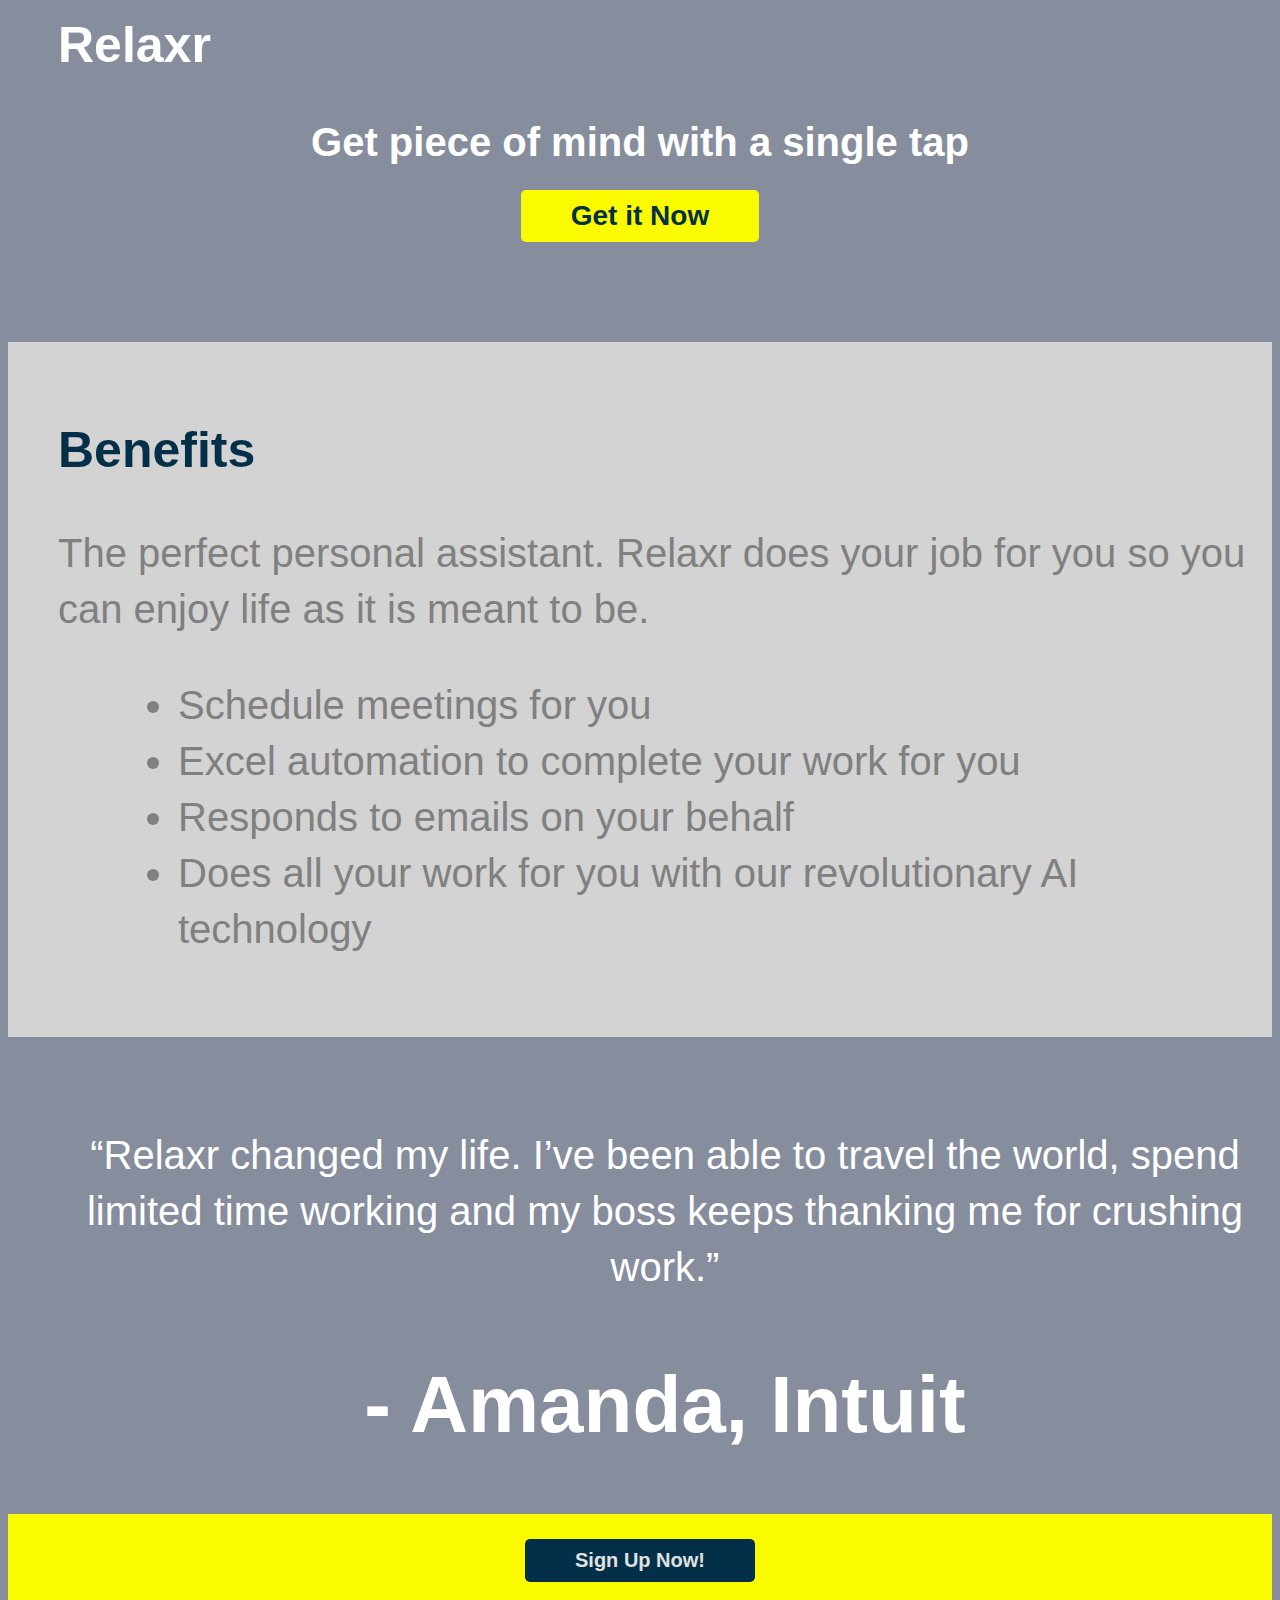
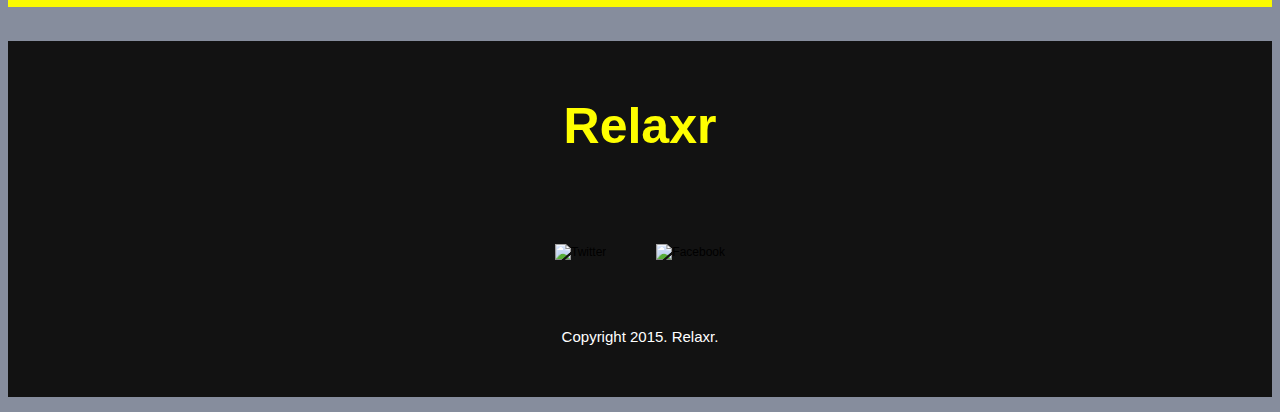
==== exercise/starter_code/index.html @ 93b9a76e "Merge db4b6dd9f696cae8c7e57169056e780760a2e78c into a0b986d6395b446f066d927422e812ad4039b683" ====
<!DOCTYPE html>
<html lang="en">
	<head>
    	<meta charset="utf-8">
    	<meta name="description" content="Your description goes here">
    	<meta name="keywords" content="one, two, three">

		<title>Blank Template</title>

		<!-- external CSS link -->
		<link rel="stylesheet" href="css/reset.css">
		<link rel="stylesheet" href="css/style.css">

	</head>
	<body>
		<div class="header">
			<h1 class="h1_header">Relaxr</h1>
			<h1 class="h2_header">Get piece of mind with a single tap</h1>
			<button type="button" name="button" class="header_button">Get it Now</button>
		</div>

		<div class="main">
			<h1 class="h1_main">Benefits</h1>
			<p class="p_main">The perfect personal assistant. Relaxr does your job for you so you can enjoy life as it is meant to be.</p>
			<ul class="ul_main">
				<li>Schedule meetings for you</li>
				<li>Excel automation to complete your work for you</li>
				<li>Responds to emails on your behalf</li>
				<li>Does all your work for you with our revolutionary AI technology</li>
			</ul>
		</div>

		<div class="qute">
			<p>“Relaxr changed my life. I’ve been able to travel the world, spend limited time working and my boss keeps thanking me for crushing work.”</p>
			<h1>- Amanda, Intuit </h1>
		</div>

		<div class="sign_up">
			<button type="button" name="button" class="sign_up_button">Sign Up Now!</button>
		</div>

		<div class="footer">
			<h1 class="h1_footer">Relaxr</h1>
			<img src="images/twitter.png" alt="Twitter" class="img_footer"><img src="images/facebook.png" alt="Facebook" class="img_footer">
			<p class="p_footer">Copyright 2015. Relaxr.</p>
		</div>
	</body>
</html>
---- exercise/starter_code/css/style.css ----
/******************************************
/* SETUP
/*******************************************/

/* Box Model */
* {
     -moz-box-sizing: border-box; /* Firexfox */
     -webkit-box-sizing: border-box; /* Safari/Chrome/iOS/Android */
     box-sizing: border-box; /* IE */
}

/******************************************
/* BASE STYLES
/*******************************************/

body {
    color: #000;
    font-size: 12px;
    line-height: 1.4;
    font-family: Helvetica, Arial, sans-serif;
    background: url(../images/header_bg.jpg) no-repeat center top rgb(134,141,157);
    background-size: cover;
}


/******************************************
/* LAYOUT
/*******************************************/
.header {
  text-align: center;
}
.h1_header {
  color: white;
  text-align: left;
  margin-left: 50px;
  margin-top: 10px;
  font-weight: bolder;
  font-size: 50px;
}
.h2_header{
  text-align: center;
  color: white;
  font-size: 40px;
  margin: 20px auto;
}
.header_button{
  background: rgba(250, 250, 0,1);
  font-size: 28px;
  font-weight: bolder;
  color: #033048;
  align-content: center;
  border-radius: 5px;
  margin-bottom: 100px;
  border: none;
  padding: 10px 50px;;
}

.main{
  background: lightgray;
  padding-left: 50px;
  padding-top: 40px;
  padding-bottom: 40px;
}
.h1_main{
  color: #033048;
  font-size: 50px;
  font-weight: bolder;
}
.p_main{
  color: gray;
  font-size: 40px;
}
.ul_main{
  list-style: disc;
  margin-left: 80px;
  font-size: 40px;
  color: gray;
}

.qute{
  text-align: center;
  font-size: 40px;
  color: white;
  padding-top: 50px;
  padding-left: 50px;
  background-image: url(../images/testimonial_bg.jpg);
}
.h1_qute{
  color: #606161;
}
.sign_up{
  text-align: center;
  padding: 5px 0;
  background: rgba(250, 250, 0,1);
}
.sign_up_button{
  background: #033048;
  font-size: 20px;
  font-weight: bolder;
  padding: 10px 50px;
  margin: 20px 0;
  color: rgba(225, 225, 225,1);
  align-content: center;
  border-radius: 5px;
  border: none;
}
.footer {
  text-align: center;
  background: #121212
}
.h1_footer{
  font-size: 50px;
  color: yellow;
  padding: 50px 0;
}
.img_footer{
  padding: 0 25px;
}
.p_footer{
  color: white;
  padding: 50px 0;
  font-size: 15px
}
/******************************************
/* ADDITIONAL STYLES
/*******************************************/
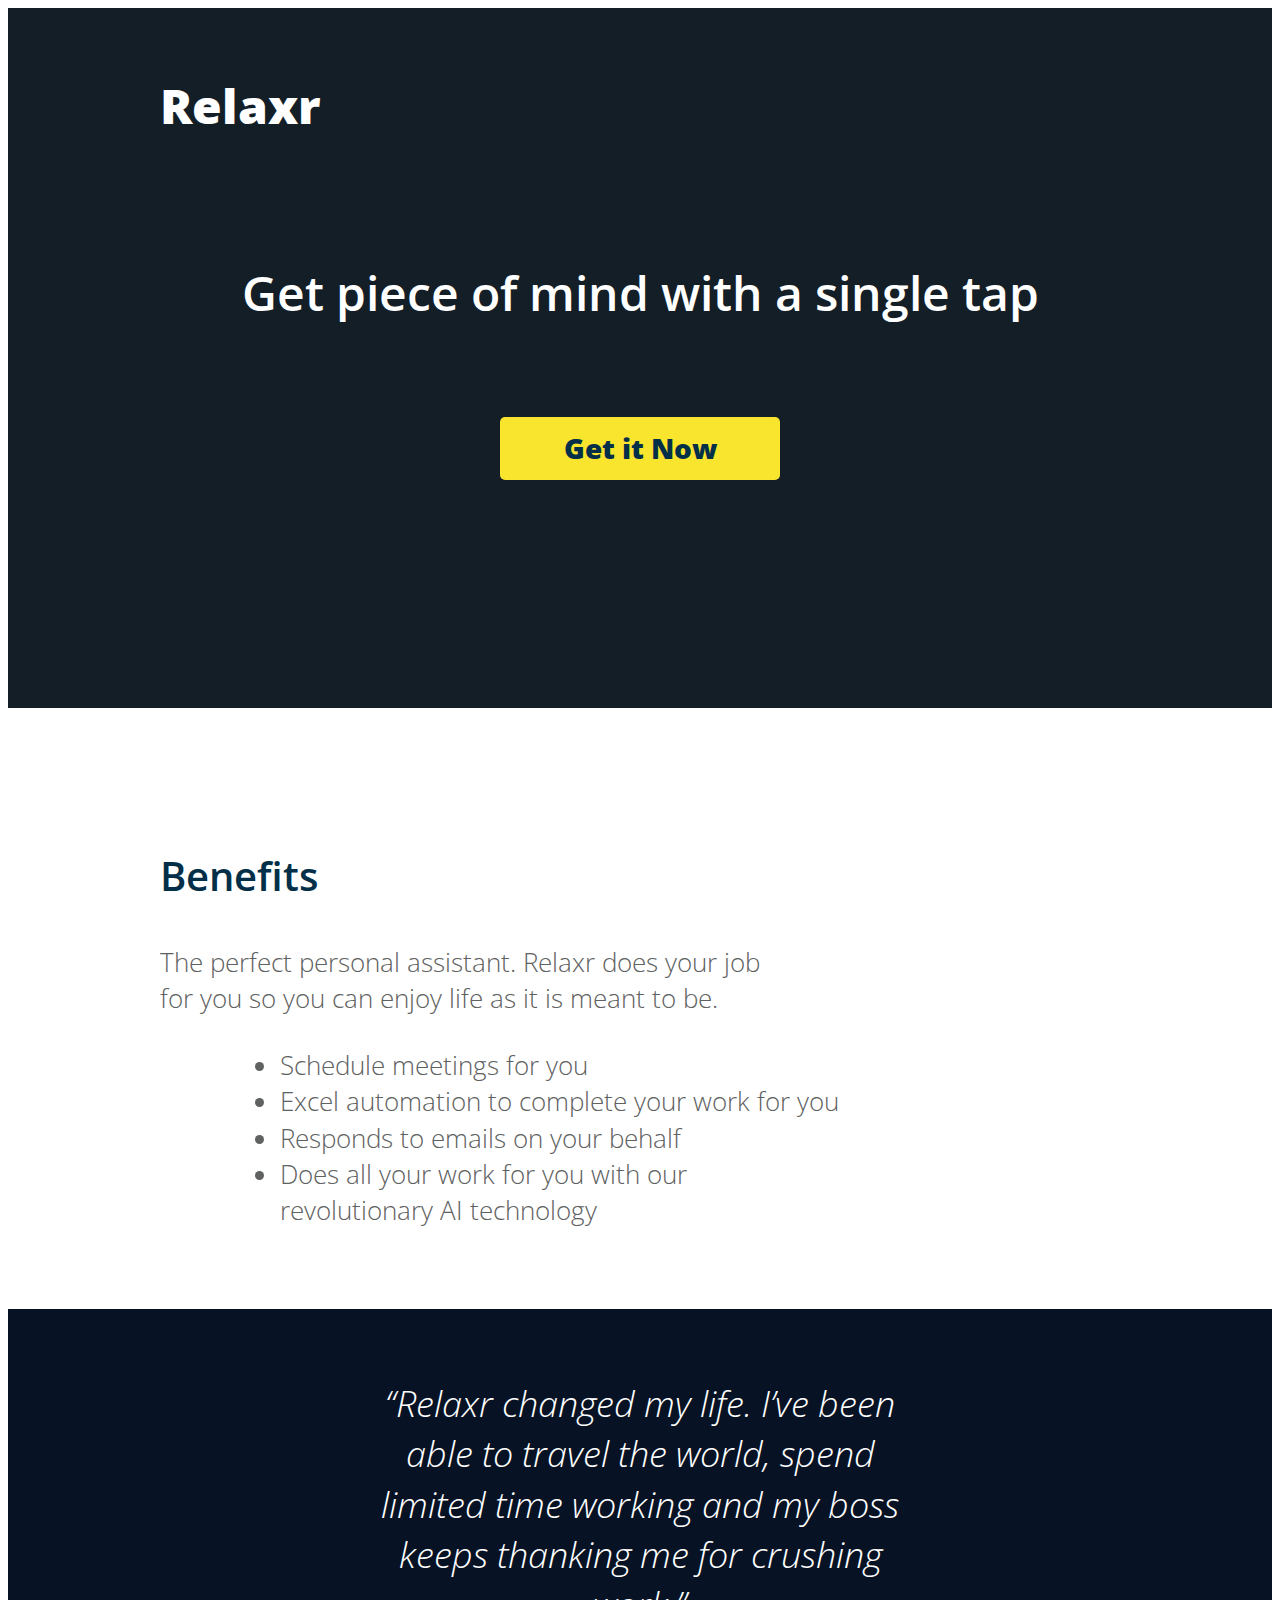
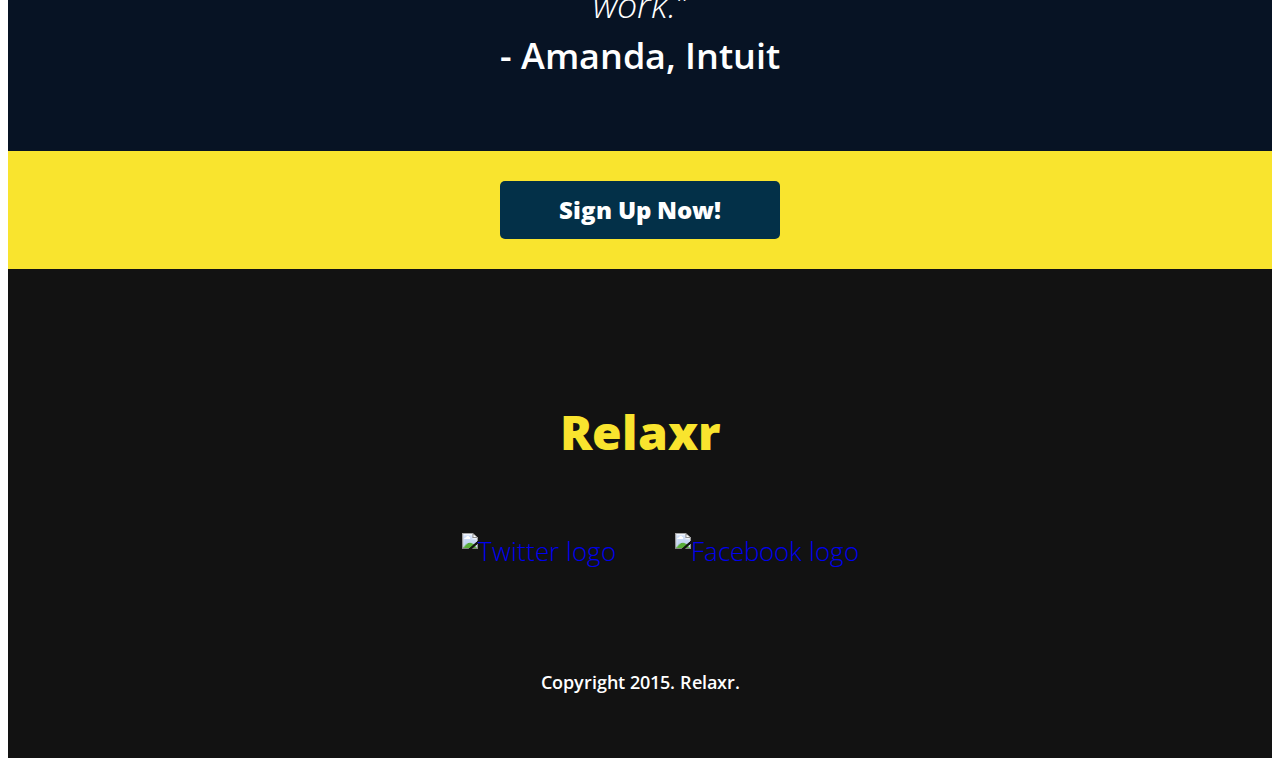
==== commit 42a9b218: "Week 3 HW" ====
--- a/exercise/starter_code/index.html
+++ b/exercise/starter_code/index.html
@@ -2,10 +2,10 @@
 <html lang="en">
 	<head>
     	<meta charset="utf-8">
-    	<meta name="description" content="Your description goes here">
-    	<meta name="keywords" content="one, two, three">
+    	<meta name="description" content="The perfect personal assistant. Relaxr does your job for you so you can enjoy life as it is meant to be.">
 
-		<title>Blank Template</title>
+		<title>Relaxr Landing Page</title>
+		<link href='http://fonts.googleapis.com/css?family=Open+Sans:300italic,300,600,800' rel='stylesheet' type='text/css'>
 
 		<!-- external CSS link -->
 		<link rel="stylesheet" href="css/reset.css">
@@ -13,36 +13,43 @@
 
 	</head>
 	<body>
-		<div class="header">
-			<h1 class="h1_header">Relaxr</h1>
-			<h1 class="h2_header">Get piece of mind with a single tap</h1>
-			<button type="button" name="button" class="header_button">Get it Now</button>
-		</div>
+		<header>
+			<div class="container">
+				<h1 class="logo">Relaxr</h1>
+				<h2>Get piece of mind with a single tap</h2>
+				<a class="button yellow" href="#">Get it Now</a>
+			</div>
+		</header>
+		<section id="benefits">
+			<div class="container">
+				<h3>Benefits</h3>
+				<p>The perfect personal assistant. Relaxr does your job for you so you can enjoy life as it is meant to be.</p>
+				<ul>
+					<li>Schedule meetings for you</li>
+					<li>Excel automation to complete your work for you</li>
+					<li>Responds to emails on your behalf</li>
+					<li>Does all your work for you with our revolutionary AI technology</li>
+				</ul>
+			</div>
+		</section>
+		<section id="testimonial">
+			<div class="container">
+				<blockquote>&ldquo;Relaxr changed my life. I&rsquo;ve been able to travel the world, spend limited time working and my boss keeps thanking me for crushing work.&rdquo;
+				<span>- Amanda, Intuit</span></blockquote>
+			</div>
+		</section>
+		<aside>
+			<a class="button blue" href="#">Sign Up Now!</a>
+		</aside>
+		<footer>
+			<h4 class="logo">Relaxr</h4>
 
-		<div class="main">
-			<h1 class="h1_main">Benefits</h1>
-			<p class="p_main">The perfect personal assistant. Relaxr does your job for you so you can enjoy life as it is meant to be.</p>
-			<ul class="ul_main">
-				<li>Schedule meetings for you</li>
-				<li>Excel automation to complete your work for you</li>
-				<li>Responds to emails on your behalf</li>
-				<li>Does all your work for you with our revolutionary AI technology</li>
+			<ul>
+				<li><a href="#"><img src="images/twitter.png" alt="Twitter logo"></a></li>
+				<li><a href="#"><img src="images/facebook.png" alt="Facebook logo"></a></li>
 			</ul>
-		</div>
 
-		<div class="qute">
-			<p>“Relaxr changed my life. I’ve been able to travel the world, spend limited time working and my boss keeps thanking me for crushing work.”</p>
-			<h1>- Amanda, Intuit </h1>
-		</div>
-
-		<div class="sign_up">
-			<button type="button" name="button" class="sign_up_button">Sign Up Now!</button>
-		</div>
-
-		<div class="footer">
-			<h1 class="h1_footer">Relaxr</h1>
-			<img src="images/twitter.png" alt="Twitter" class="img_footer"><img src="images/facebook.png" alt="Facebook" class="img_footer">
-			<p class="p_footer">Copyright 2015. Relaxr.</p>
-		</div>
+			<p class="copyright">Copyright 2015. Relaxr.</p>
+		</footer>
 	</body>
 </html>
--- a/exercise/starter_code/css/style.css
+++ b/exercise/starter_code/css/style.css
@@ -2,11 +2,35 @@
 /* SETUP
 /*******************************************/
 
-/* Box Model */
+/* Box Model Hack */
 * {
-     -moz-box-sizing: border-box; /* Firexfox */
-     -webkit-box-sizing: border-box; /* Safari/Chrome/iOS/Android */
-     box-sizing: border-box; /* IE */
+  -moz-box-sizing: border-box; /* Firexfox */
+  -webkit-box-sizing: border-box; /* Safari/Chrome/iOS/Android */
+  box-sizing: border-box; /* IE */
+}
+
+/* Clear fix hack */
+.clearfix:after {
+  content: ".";
+  display: block;
+  clear: both;
+  visibility: hidden;
+  line-height: 0;
+  height: 0;
+}
+
+.clear {
+  clear: both;
+}
+
+.alignright {
+  float: right;
+  padding: 0 0 10px 10px; /* note the padding around a right floated image */
+}
+
+.alignleft {
+  float: left;
+  padding: 0 10px 10px 0; /* note the padding around a left floated image */
 }
 
 /******************************************
@@ -14,113 +38,127 @@
 /*******************************************/
 
 body {
-    color: #000;
-    font-size: 12px;
-    line-height: 1.4;
-    font-family: Helvetica, Arial, sans-serif;
-    background: url(../images/header_bg.jpg) no-repeat center top rgb(134,141,157);
-    background-size: cover;
+  color: #f0efef;
+  font-size: 26px;
+  line-height: 1.4;
+  color: #606161;
+  font-family: 'Open Sans', Helvetica, Arial, sans-serif;
+  font-weight: 300;
+}
+a {
+  text-decoration: none;
 }
 
 
 /******************************************
 /* LAYOUT
 /*******************************************/
-.header {
+
+/* Center the container */
+.container {
+  width: 960px;
+  margin: 0 auto;
+}
+
+.logo {
+  font-size: 48px;
+  font-weight: 800;
+}
+
+header {
+  height: 700px;
+  background: url(../images/header_bg.jpg) no-repeat top center #131e27;
+  padding-top: 32px;
+}
+
+header .logo {
+  color: #fff;
+}
+header h2 {
+  font-size: 48px;
+  text-align: center;
+  color: #fff;
+  margin: 120px 0 90px;
+  font-weight: 600;
+}
+.button {
+  border-radius: 5px;
+  font-weight: 800;
+  padding: 12px 0;
+  width: 280px;
+  font-size: 28px;
+  text-align: center;
+  display: block;
+  margin: 0 auto;
+}
+.yellow {
+  background: #f9e42e;
+  color: #033048;
+}
+.blue {
+  background: #033048;
+  color: #fff;
+  font-size: 24px;
+}
+#benefits {
+  padding: 100px 0 80px;
+}
+h3 {
+  color: #033048;
+  font-size: 40px;
+  font-weight: 600;
+  margin-bottom: 40px;
+}
+#benefits p, #benefits ul {
+  width: 600px;
+}
+#benefits ul {
+  list-style: disc;
+  margin: 30px 0 0 80px;
+}
+#testimonial {
+  background: url(../images/testimonial_bg.jpg) no-repeat top center #071324;
+  padding: 70px 0 70px;
+  color: #fff;
+}
+blockquote {
+  font-size: 36px;
+  font-weight: 300;
+  font-style: italic;
+  text-align: center;
+  width: 580px;
+  margin: 0 auto;
+}
+blockquote span {
+  font-weight: 600;
+  display: block;
+  font-style: normal;
+}
+aside {
+  background: #f9e42e;
+  padding: 30px;
+  text-align: center
+}
+footer {
+  background: #121212;
+  padding: 65px 0 45px;
   text-align: center;
 }
-.h1_header {
-  color: white;
-  text-align: left;
-  margin-left: 50px;
-  margin-top: 10px;
-  font-weight: bolder;
-  font-size: 50px;
+footer .logo {
+  color: #f9e42e;
+  margin-bottom: 68px;
 }
-.h2_header{
-  text-align: center;
-  color: white;
-  font-size: 40px;
-  margin: 20px auto;
+footer ul li {
+  display: inline-block;
+  list-style: none;
+  margin: 0 26px 75px;
 }
-.header_button{
-  background: rgba(250, 250, 0,1);
-  font-size: 28px;
-  font-weight: bolder;
-  color: #033048;
-  align-content: center;
-  border-radius: 5px;
-  margin-bottom: 100px;
-  border: none;
-  padding: 10px 50px;;
+footer p {
+  font-size: 18px;
+  color: #fff;
+  font-weight: 600;
 }
 
-.main{
-  background: lightgray;
-  padding-left: 50px;
-  padding-top: 40px;
-  padding-bottom: 40px;
-}
-.h1_main{
-  color: #033048;
-  font-size: 50px;
-  font-weight: bolder;
-}
-.p_main{
-  color: gray;
-  font-size: 40px;
-}
-.ul_main{
-  list-style: disc;
-  margin-left: 80px;
-  font-size: 40px;
-  color: gray;
-}
-
-.qute{
-  text-align: center;
-  font-size: 40px;
-  color: white;
-  padding-top: 50px;
-  padding-left: 50px;
-  background-image: url(../images/testimonial_bg.jpg);
-}
-.h1_qute{
-  color: #606161;
-}
-.sign_up{
-  text-align: center;
-  padding: 5px 0;
-  background: rgba(250, 250, 0,1);
-}
-.sign_up_button{
-  background: #033048;
-  font-size: 20px;
-  font-weight: bolder;
-  padding: 10px 50px;
-  margin: 20px 0;
-  color: rgba(225, 225, 225,1);
-  align-content: center;
-  border-radius: 5px;
-  border: none;
-}
-.footer {
-  text-align: center;
-  background: #121212
-}
-.h1_footer{
-  font-size: 50px;
-  color: yellow;
-  padding: 50px 0;
-}
-.img_footer{
-  padding: 0 25px;
-}
-.p_footer{
-  color: white;
-  padding: 50px 0;
-  font-size: 15px
-}
 /******************************************
 /* ADDITIONAL STYLES
 /*******************************************/
